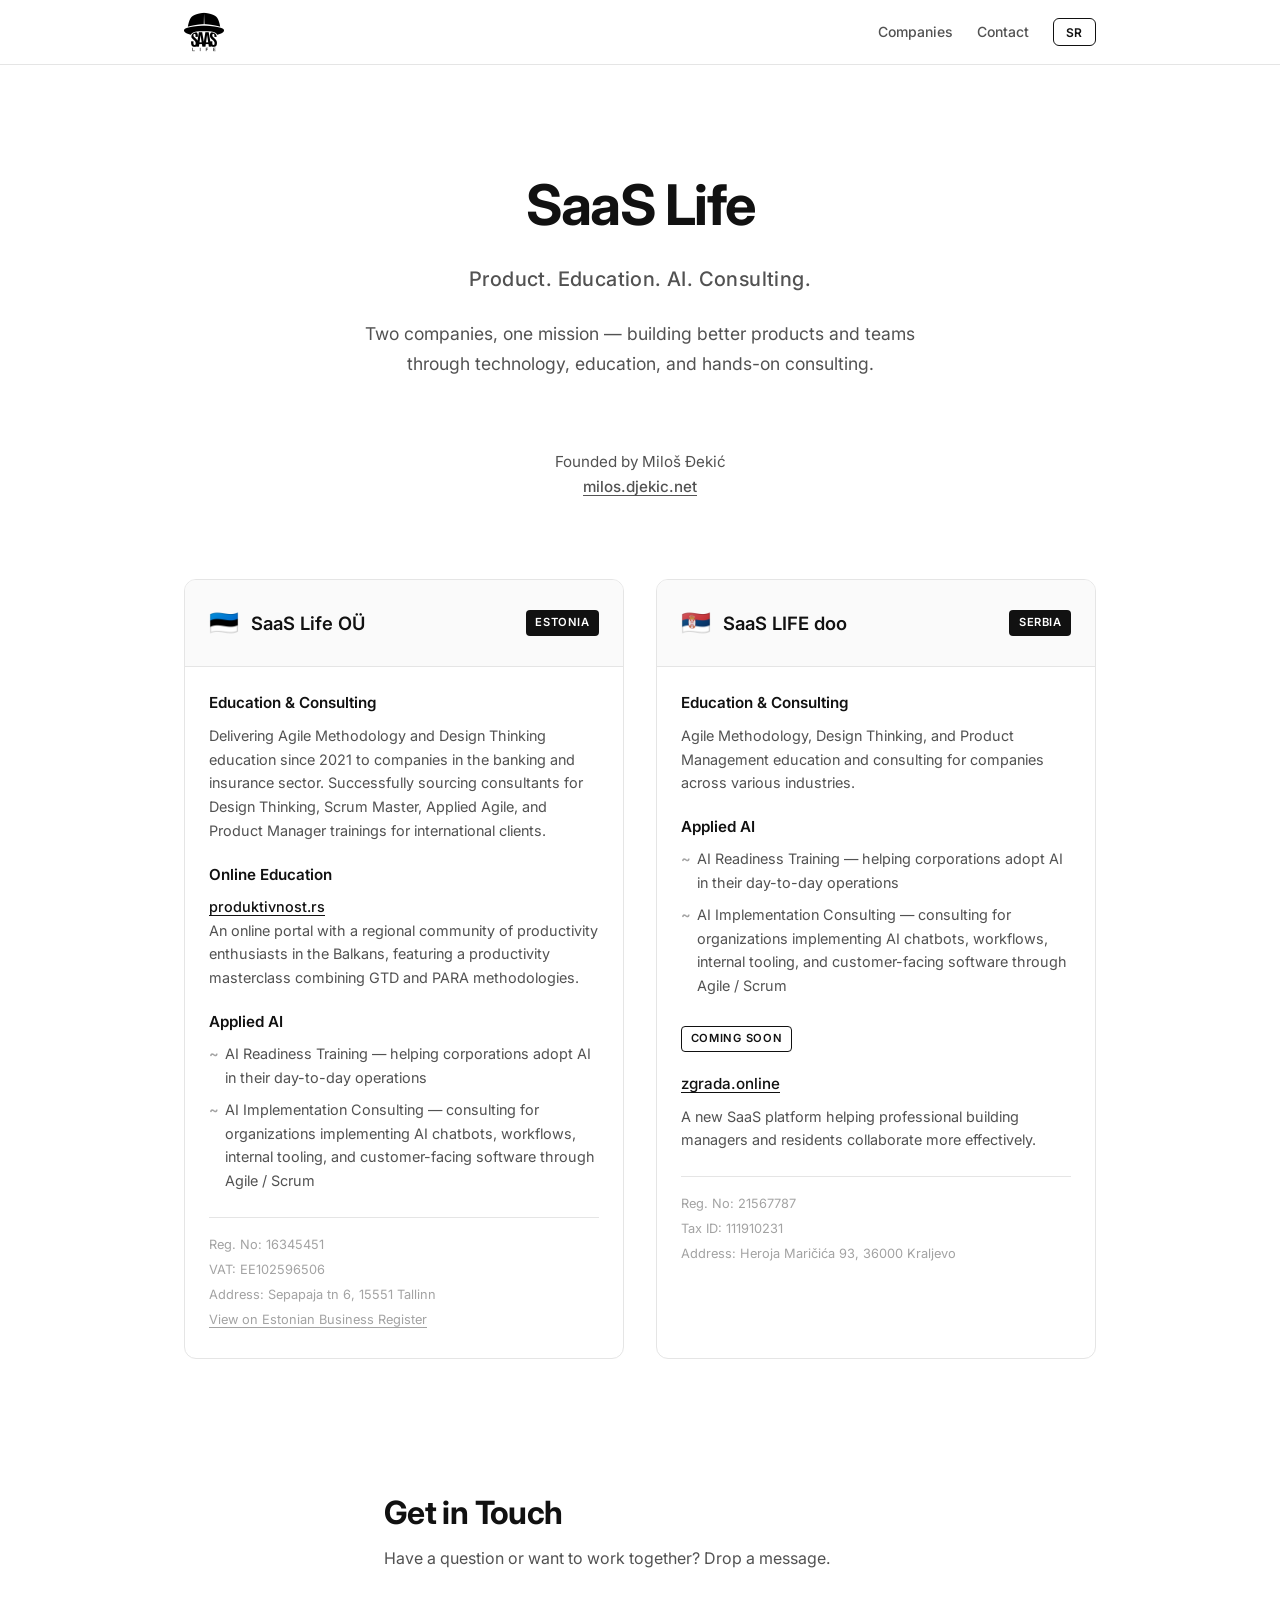
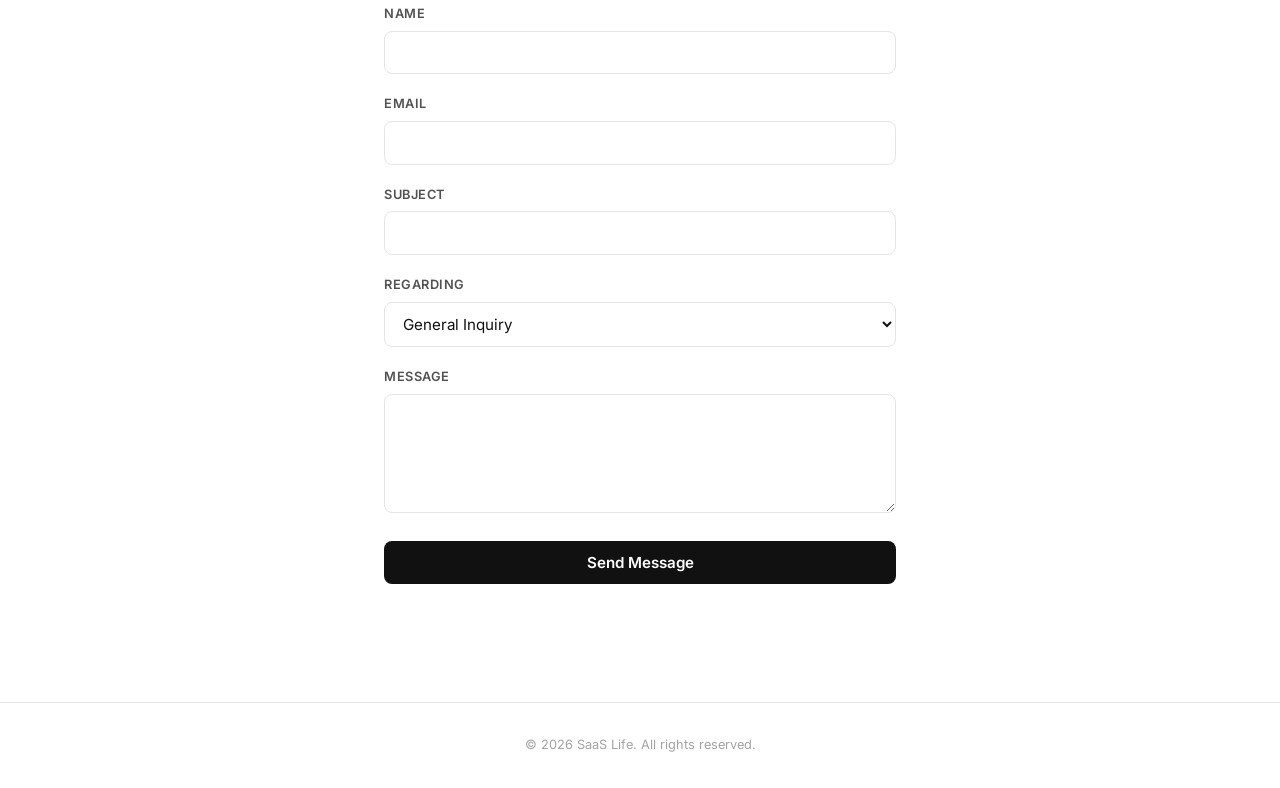
==== index.html @ 45948b77 "Initial commit: SaaS Life bilingual company website Static website (EN/SR) for SaaS Life OÜ (Estonia" ====
<!DOCTYPE html>
<html lang="en">
<head>
  <meta charset="UTF-8">
  <meta name="viewport" content="width=device-width, initial-scale=1.0">
  <title>SaaS Life</title>
  <meta name="description" content="SaaS Life — Product, Education, AI & Consulting. Companies in Estonia and Serbia.">
  <link rel="stylesheet" href="style.css">
  <link rel="preconnect" href="https://fonts.googleapis.com">
  <link rel="preconnect" href="https://fonts.gstatic.com" crossorigin>
  <link href="https://fonts.googleapis.com/css2?family=Inter:wght@400;500;600;700&display=swap" rel="stylesheet">
</head>
<body>

  <!-- Header -->
  <header>
    <div class="header-inner">
      <a href="#" class="logo-link">
        <img src="logo-black.png" alt="SaaS Life logo" class="logo">
      </a>
      <nav>
        <a href="#companies" data-en="Companies" data-sr="Kompanije">Companies</a>
        <a href="#contact" data-en="Contact" data-sr="Kontakt">Contact</a>
        <button id="lang-toggle" aria-label="Switch language">SR</button>
      </nav>
    </div>
  </header>

  <!-- Hero -->
  <section class="hero">
    <h1>SaaS Life</h1>
    <p class="subtitle" data-en="Product. Education. AI. Consulting." data-sr="Proizvod. Edukacija. AI. Konsalting.">Product. Education. AI. Consulting.</p>
    <p class="intro" data-en="Two companies, one mission — building better products and teams through technology, education, and hands-on consulting." data-sr="Dve kompanije, jedna misija — izgradnja boljih proizvoda i timova kroz tehnologiju, edukaciju i praktičan konsalting.">Two companies, one mission — building better products and teams through technology, education, and hands-on consulting.</p>
  </section>

  <!-- Founder -->
  <section class="founder">
    <p data-en="Founded by Miloš Đekić" data-sr="Osnivač: Miloš Đekić">Founded by Miloš Đekić</p>
    <a href="https://milos.djekic.net/" target="_blank" rel="noopener">milos.djekic.net</a>
  </section>

  <!-- Companies -->
  <section id="companies" class="companies">

    <!-- Estonia -->
    <div class="company-card">
      <div class="card-header">
        <span class="flag">🇪🇪</span>
        <h2>SaaS Life OÜ</h2>
        <span class="tag" data-en="Estonia" data-sr="Estonija">Estonia</span>
      </div>

      <div class="card-body">
        <h3 data-en="Education & Consulting" data-sr="Edukacija i konsalting">Education & Consulting</h3>
        <p data-en="Delivering Agile Methodology and Design Thinking education since 2021 to companies in the banking and insurance sector. Successfully sourcing consultants for Design Thinking, Scrum Master, Applied Agile, and Product Manager trainings for international clients." data-sr="Isporuka edukacije iz oblasti Agilnih metodologija i Design Thinking-a od 2021. godine kompanijama u bankarskom i sektoru osiguranja. Uspešno angažovanje konsultanata za obuke iz oblasti Design Thinking-a, Scrum Master-a, Primenjenog Agile-a i Product Management-a za međunarodne klijente.">Delivering Agile Methodology and Design Thinking education since 2021 to companies in the banking and insurance sector. Successfully sourcing consultants for Design Thinking, Scrum Master, Applied Agile, and Product Manager trainings for international clients.</p>

        <h3 data-en="Online Education" data-sr="Online edukacija">Online Education</h3>
        <p data-en="Built and launched" data-sr="Kreiran i pokrenut portal"><a href="https://produktivnost.rs" target="_blank" rel="noopener">produktivnost.rs</a></p>
        <p data-en="An online portal with a regional community of productivity enthusiasts in the Balkans, featuring a productivity masterclass combining GTD and PARA methodologies." data-sr="Online portal sa regionalnom zajednicom entuzijasta produktivnosti na Balkanu, koji nudi masterclass iz produktivnosti koji kombinuje GTD i PARA metodologije.">An online portal with a regional community of productivity enthusiasts in the Balkans, featuring a productivity masterclass combining GTD and PARA methodologies.</p>

        <h3 data-en="Applied AI" data-sr="Primenjena veštačka inteligencija">Applied AI</h3>
        <ul>
          <li data-en="AI Readiness Training — helping corporations adopt AI in their day-to-day operations" data-sr="Obuka za spremnost za AI — pomoć korporacijama u usvajanju AI u svakodnevnom poslovanju">AI Readiness Training — helping corporations adopt AI in their day-to-day operations</li>
          <li data-en="AI Implementation Consulting — consulting for organizations implementing AI chatbots, workflows, internal tooling, and customer-facing software through Agile / Scrum" data-sr="Konsalting za implementaciju AI — konsalting za organizacije koje implementiraju AI chatbot-ove, radne tokove, interne alate i softver za klijente kroz Agile / Scrum">AI Implementation Consulting — consulting for organizations implementing AI chatbots, workflows, internal tooling, and customer-facing software through Agile / Scrum</li>
        </ul>

        <div class="company-details">
          <p><span data-en="Reg. No:" data-sr="MB:">Reg. No:</span> 16345451</p>
          <p><span data-en="VAT:" data-sr="PIB:">VAT:</span> EE102596506</p>
          <p><span data-en="Address:" data-sr="Adresa:">Address:</span> Sepapaja tn 6, 15551 Tallinn</p>
          <p><a href="https://ariregister.rik.ee/eng/company/16345451/SAAS-Life-O%C3%9C" target="_blank" rel="noopener" data-en="View on Estonian Business Register" data-sr="Pogledaj u Estonskom registru">View on Estonian Business Register</a></p>
        </div>
      </div>
    </div>

    <!-- Serbia -->
    <div class="company-card">
      <div class="card-header">
        <span class="flag">🇷🇸</span>
        <h2>SaaS LIFE doo</h2>
        <span class="tag" data-en="Serbia" data-sr="Srbija">Serbia</span>
      </div>

      <div class="card-body">
        <h3 data-en="Education & Consulting" data-sr="Edukacija i konsalting">Education & Consulting</h3>
        <p data-en="Agile Methodology, Design Thinking, and Product Management education and consulting for companies across various industries." data-sr="Edukacija i konsalting iz oblasti Agilnih metodologija, Design Thinking-a i Product Management-a za kompanije iz različitih industrija.">Agile Methodology, Design Thinking, and Product Management education and consulting for companies across various industries.</p>

        <h3 data-en="Applied AI" data-sr="Primenjena veštačka inteligencija">Applied AI</h3>
        <ul>
          <li data-en="AI Readiness Training — helping corporations adopt AI in their day-to-day operations" data-sr="Obuka za spremnost za AI — pomoć korporacijama u usvajanju AI u svakodnevnom poslovanju">AI Readiness Training — helping corporations adopt AI in their day-to-day operations</li>
          <li data-en="AI Implementation Consulting — consulting for organizations implementing AI chatbots, workflows, internal tooling, and customer-facing software through Agile / Scrum" data-sr="Konsalting za implementaciju AI — konsalting za organizacije koje implementiraju AI chatbot-ove, radne tokove, interne alate i softver za klijente kroz Agile / Scrum">AI Implementation Consulting — consulting for organizations implementing AI chatbots, workflows, internal tooling, and customer-facing software through Agile / Scrum</li>
        </ul>

        <div class="upcoming-badge" data-en="Coming Soon" data-sr="Uskoro">Coming Soon</div>
        <h3><a href="https://zgrada.online" target="_blank" rel="noopener">zgrada.online</a></h3>
        <p data-en="A new SaaS platform helping professional building managers and residents collaborate more effectively." data-sr="Nova SaaS platforma koja pomaže profesionalnim upravnicima zgrada i stanarima da efikasnije sarađuju.">A new SaaS platform helping professional building managers and residents collaborate more effectively.</p>

        <div class="company-details">
          <p><span data-en="Reg. No:" data-sr="MB:">Reg. No:</span> 21567787</p>
          <p><span data-en="Tax ID:" data-sr="PIB:">Tax ID:</span> 111910231</p>
          <p><span data-en="Address:" data-sr="Adresa:">Address:</span> Heroja Maričića 93, 36000 Kraljevo</p>
        </div>
      </div>
    </div>

  </section>

  <!-- Contact -->
  <section id="contact" class="contact">
    <h2 data-en="Get in Touch" data-sr="Kontaktirajte nas">Get in Touch</h2>
    <p class="contact-sub" data-en="Have a question or want to work together? Drop a message." data-sr="Imate pitanje ili želite da sarađujemo? Pošaljite poruku.">Have a question or want to work together? Drop a message.</p>

    <form id="contact-form">
      <div class="form-group">
        <label for="name" data-en="Name" data-sr="Ime">Name</label>
        <input type="text" id="name" name="name" required>
      </div>
      <div class="form-group">
        <label for="email" data-en="Email" data-sr="Email">Email</label>
        <input type="email" id="email" name="email" required>
      </div>
      <div class="form-group">
        <label for="subject" data-en="Subject" data-sr="Tema">Subject</label>
        <input type="text" id="subject" name="subject" required>
      </div>
      <div class="form-group">
        <label for="company" data-en="Regarding" data-sr="U vezi sa">Regarding</label>
        <select id="company" name="company">
          <option value="general" data-en="General Inquiry" data-sr="Opšti upit">General Inquiry</option>
          <option value="estonia" data-en="SaaS Life OÜ (Estonia)" data-sr="SaaS Life OÜ (Estonija)">SaaS Life OÜ (Estonia)</option>
          <option value="serbia" data-en="SaaS LIFE doo (Serbia)" data-sr="SaaS LIFE doo (Srbija)">SaaS LIFE doo (Serbia)</option>
        </select>
      </div>
      <div class="form-group">
        <label for="message" data-en="Message" data-sr="Poruka">Message</label>
        <textarea id="message" name="message" rows="5" required></textarea>
      </div>
      <button type="submit" data-en="Send Message" data-sr="Pošalji poruku">Send Message</button>
      <p id="form-status" class="form-status" role="status"></p>
    </form>
  </section>

  <!-- Footer -->
  <footer>
    <p>&copy; 2026 SaaS Life. <span data-en="All rights reserved." data-sr="Sva prava zadržana.">All rights reserved.</span></p>
  </footer>

  <script src="main.js"></script>
</body>
</html>
---- style.css ----
/* Reset & Base */
*, *::before, *::after {
  margin: 0;
  padding: 0;
  box-sizing: border-box;
}

:root {
  --black: #111;
  --white: #fff;
  --gray-50: #fafafa;
  --gray-100: #f5f5f5;
  --gray-200: #e5e5e5;
  --gray-400: #a3a3a3;
  --gray-600: #525252;
  --gray-800: #262626;
  --radius: 12px;
  --max-width: 960px;
}

html {
  scroll-behavior: smooth;
}

body {
  font-family: 'Inter', -apple-system, BlinkMacSystemFont, 'Segoe UI', sans-serif;
  color: var(--black);
  background: var(--white);
  line-height: 1.6;
  -webkit-font-smoothing: antialiased;
}

a {
  color: var(--black);
  text-decoration-thickness: 1px;
  text-underline-offset: 3px;
}

a:hover {
  color: var(--gray-600);
}

/* Header */
header {
  position: sticky;
  top: 0;
  z-index: 100;
  background: rgba(255, 255, 255, 0.92);
  backdrop-filter: blur(12px);
  -webkit-backdrop-filter: blur(12px);
  border-bottom: 1px solid var(--gray-200);
}

.header-inner {
  max-width: var(--max-width);
  margin: 0 auto;
  padding: 0.75rem 1.5rem;
  display: flex;
  align-items: center;
  justify-content: space-between;
}

.logo-link {
  display: flex;
  align-items: center;
}

.logo {
  height: 40px;
  width: auto;
}

nav {
  display: flex;
  align-items: center;
  gap: 1.5rem;
}

nav a {
  font-size: 0.875rem;
  font-weight: 500;
  text-decoration: none;
  color: var(--gray-600);
  transition: color 0.15s;
}

nav a:hover {
  color: var(--black);
}

#lang-toggle {
  font-family: inherit;
  font-size: 0.75rem;
  font-weight: 600;
  letter-spacing: 0.05em;
  padding: 0.35rem 0.75rem;
  border: 1.5px solid var(--black);
  border-radius: 6px;
  background: transparent;
  color: var(--black);
  cursor: pointer;
  transition: background 0.15s, color 0.15s;
}

#lang-toggle:hover {
  background: var(--black);
  color: var(--white);
}

/* Hero */
.hero {
  max-width: var(--max-width);
  margin: 0 auto;
  padding: 6rem 1.5rem 3rem;
  text-align: center;
}

.hero h1 {
  font-size: 3.5rem;
  font-weight: 700;
  letter-spacing: -0.03em;
  margin-bottom: 0.75rem;
}

.subtitle {
  font-size: 1.25rem;
  font-weight: 500;
  color: var(--gray-600);
  margin-bottom: 1.5rem;
  letter-spacing: 0.02em;
}

.intro {
  font-size: 1.1rem;
  color: var(--gray-600);
  max-width: 600px;
  margin: 0 auto;
  line-height: 1.7;
}

/* Founder */
.founder {
  text-align: center;
  padding: 1.5rem 1.5rem 3rem;
  color: var(--gray-600);
  font-size: 0.95rem;
}

.founder a {
  color: var(--gray-600);
  font-weight: 500;
}

.founder a:hover {
  color: var(--black);
}

/* Companies */
.companies {
  max-width: var(--max-width);
  margin: 0 auto;
  padding: 2rem 1.5rem 4rem;
  display: grid;
  grid-template-columns: 1fr 1fr;
  gap: 2rem;
}

.company-card {
  border: 1px solid var(--gray-200);
  border-radius: var(--radius);
  overflow: hidden;
  transition: box-shadow 0.2s;
}

.company-card:hover {
  box-shadow: 0 4px 24px rgba(0, 0, 0, 0.06);
}

.card-header {
  background: var(--gray-50);
  padding: 1.5rem;
  display: flex;
  align-items: center;
  gap: 0.75rem;
  border-bottom: 1px solid var(--gray-200);
}

.card-header .flag {
  font-size: 1.5rem;
}

.card-header h2 {
  font-size: 1.15rem;
  font-weight: 600;
  flex: 1;
}

.tag {
  font-size: 0.7rem;
  font-weight: 600;
  letter-spacing: 0.05em;
  text-transform: uppercase;
  padding: 0.25rem 0.6rem;
  border-radius: 4px;
  background: var(--black);
  color: var(--white);
}

.card-body {
  padding: 1.5rem;
}

.card-body h3 {
  font-size: 0.95rem;
  font-weight: 600;
  margin-top: 1.25rem;
  margin-bottom: 0.5rem;
}

.card-body h3:first-child {
  margin-top: 0;
}

.card-body p {
  font-size: 0.9rem;
  color: var(--gray-600);
  line-height: 1.65;
}

.card-body ul {
  list-style: none;
  padding: 0;
}

.card-body li {
  font-size: 0.9rem;
  color: var(--gray-600);
  line-height: 1.65;
  padding-left: 1rem;
  position: relative;
  margin-bottom: 0.5rem;
}

.card-body li::before {
  content: "~";
  position: absolute;
  left: 0;
  color: var(--gray-400);
  font-weight: 600;
}

.card-body a {
  font-weight: 500;
}

.upcoming-badge {
  display: inline-block;
  margin-top: 1.25rem;
  font-size: 0.7rem;
  font-weight: 600;
  letter-spacing: 0.06em;
  text-transform: uppercase;
  padding: 0.2rem 0.55rem;
  border-radius: 4px;
  border: 1.5px solid var(--black);
  color: var(--black);
}

.company-details {
  margin-top: 1.5rem;
  padding-top: 1rem;
  border-top: 1px solid var(--gray-200);
}

.company-details p {
  font-size: 0.8rem;
  color: var(--gray-400);
  margin-bottom: 0.25rem;
}

.company-details a {
  font-size: 0.8rem;
  color: var(--gray-400);
  font-weight: 400;
}

.company-details a:hover {
  color: var(--black);
}

/* Contact */
.contact {
  max-width: 560px;
  margin: 0 auto;
  padding: 4rem 1.5rem 5rem;
}

.contact h2 {
  font-size: 2rem;
  font-weight: 700;
  letter-spacing: -0.02em;
  margin-bottom: 0.5rem;
}

.contact-sub {
  color: var(--gray-600);
  margin-bottom: 2rem;
}

.form-group {
  margin-bottom: 1.25rem;
}

.form-group label {
  display: block;
  font-size: 0.8rem;
  font-weight: 600;
  text-transform: uppercase;
  letter-spacing: 0.04em;
  color: var(--gray-600);
  margin-bottom: 0.4rem;
}

.form-group input,
.form-group select,
.form-group textarea {
  width: 100%;
  font-family: inherit;
  font-size: 0.95rem;
  padding: 0.7rem 0.85rem;
  border: 1.5px solid var(--gray-200);
  border-radius: 8px;
  background: var(--white);
  color: var(--black);
  transition: border-color 0.15s;
  outline: none;
}

.form-group input:focus,
.form-group select:focus,
.form-group textarea:focus {
  border-color: var(--black);
}

.form-group textarea {
  resize: vertical;
}

form button[type="submit"] {
  font-family: inherit;
  font-size: 0.95rem;
  font-weight: 600;
  padding: 0.75rem 2rem;
  border: none;
  border-radius: 8px;
  background: var(--black);
  color: var(--white);
  cursor: pointer;
  transition: background 0.15s;
  width: 100%;
}

form button[type="submit"]:hover {
  background: var(--gray-800);
}

form button[type="submit"]:disabled {
  background: var(--gray-400);
  cursor: not-allowed;
}

.form-status {
  margin-top: 1rem;
  font-size: 0.9rem;
  text-align: center;
  min-height: 1.4rem;
}

.form-status.success {
  color: #16a34a;
}

.form-status.error {
  color: #dc2626;
}

/* Footer */
footer {
  text-align: center;
  padding: 2rem 1.5rem;
  border-top: 1px solid var(--gray-200);
  font-size: 0.8rem;
  color: var(--gray-400);
}

/* Responsive */
@media (max-width: 700px) {
  .hero h1 {
    font-size: 2.5rem;
  }

  .subtitle {
    font-size: 1.05rem;
  }

  .companies {
    grid-template-columns: 1fr;
  }

  .contact h2 {
    font-size: 1.6rem;
  }
}

@media (max-width: 420px) {
  .hero {
    padding-top: 4rem;
  }

  .hero h1 {
    font-size: 2rem;
  }

  nav {
    gap: 1rem;
  }
}
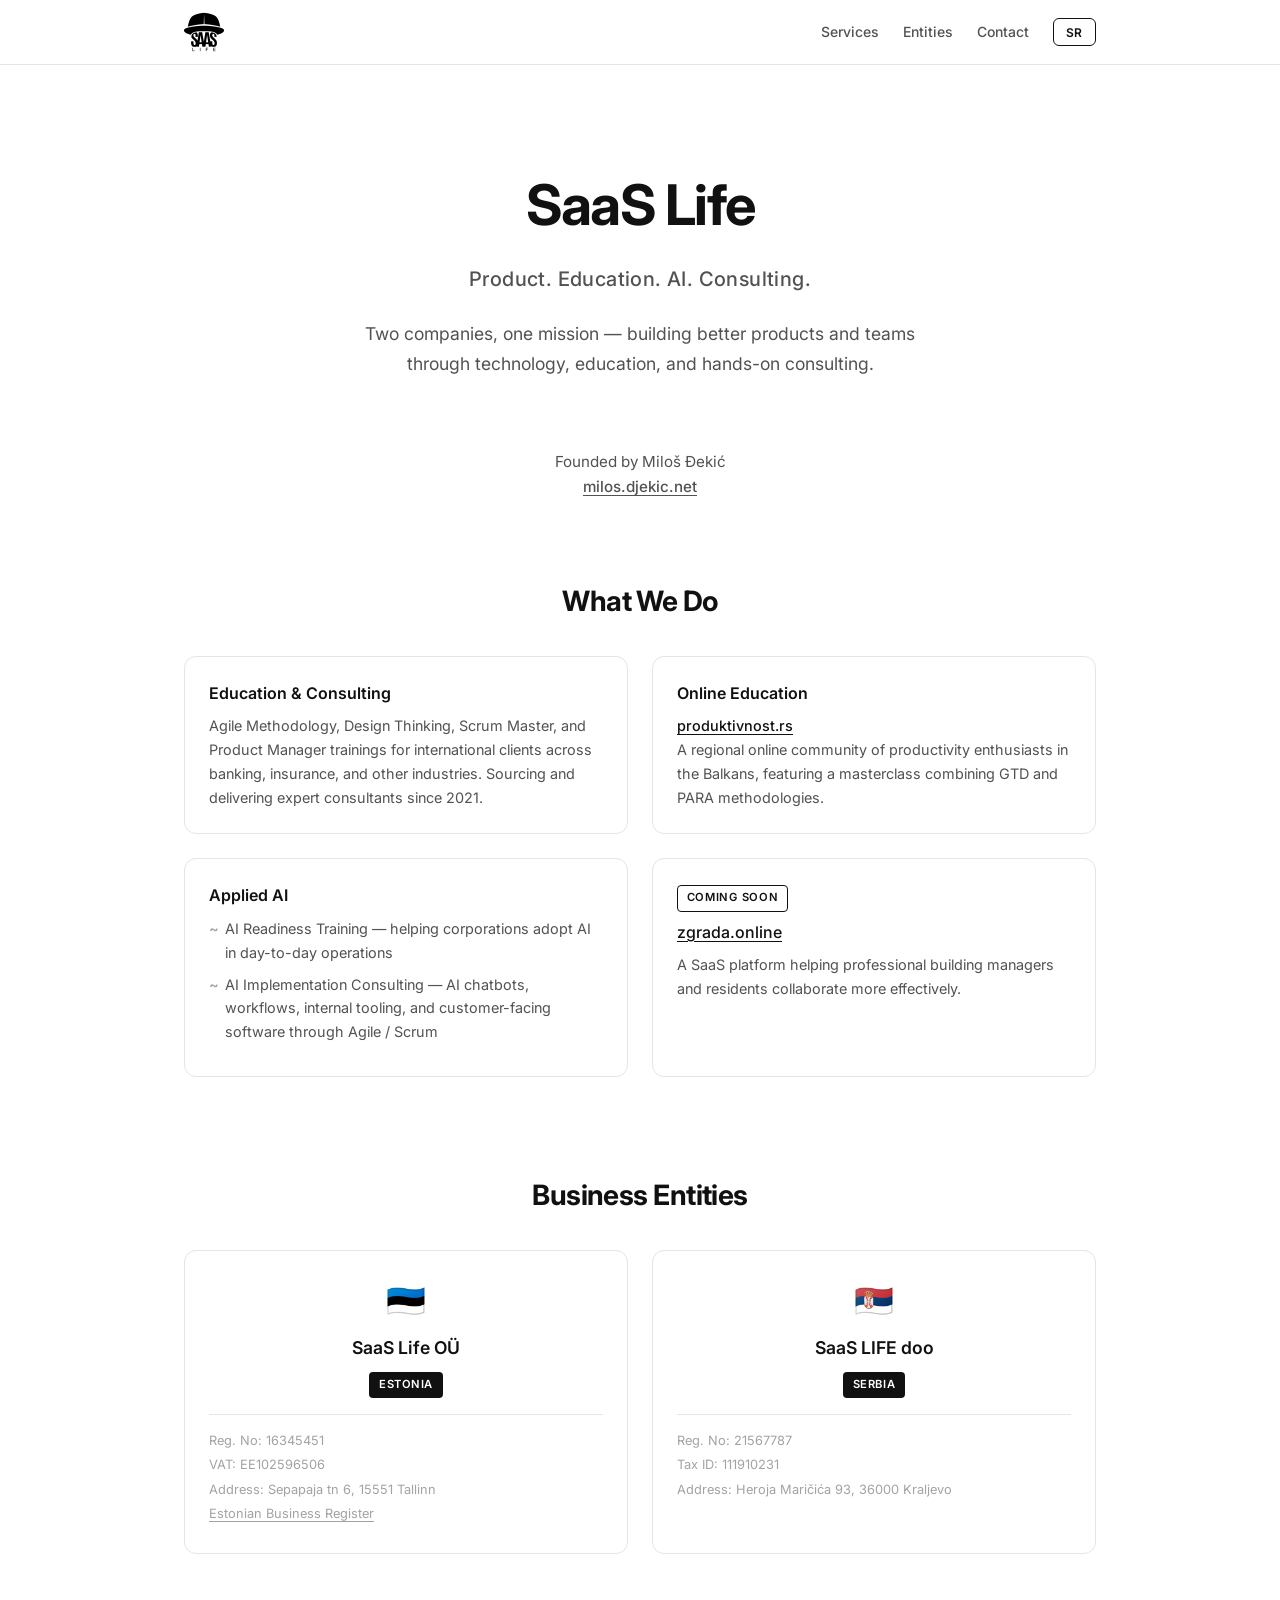
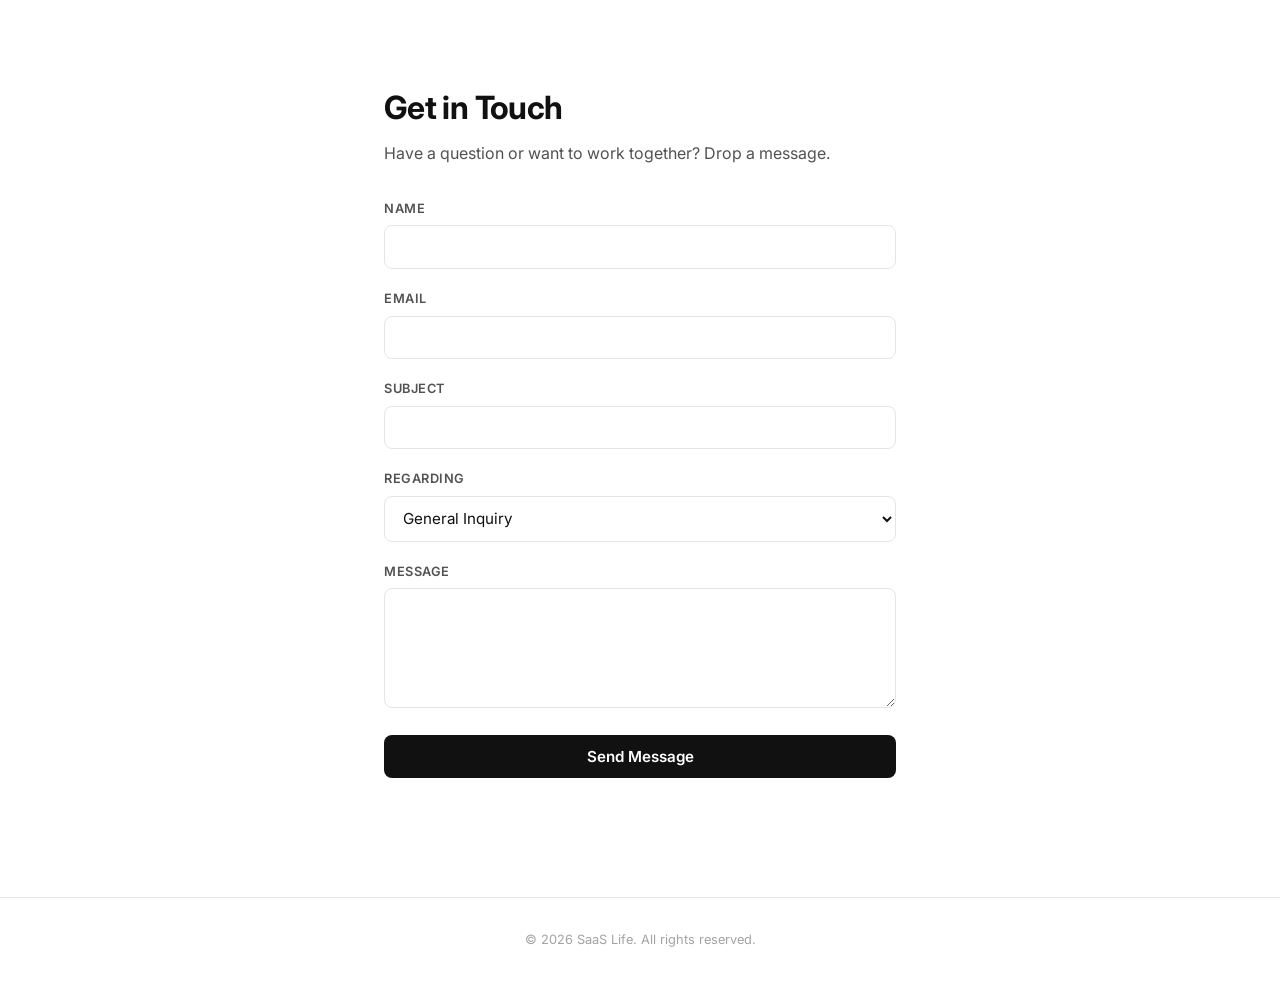
==== commit d5b2eb6b: "Restructure: unified services section + compact entity cards Services are described once under "What" ====
--- a/index.html
+++ b/index.html
@@ -19,7 +19,8 @@
         <img src="logo-black.png" alt="SaaS Life logo" class="logo">
       </a>
       <nav>
-        <a href="#companies" data-en="Companies" data-sr="Kompanije">Companies</a>
+        <a href="#services" data-en="Services" data-sr="Usluge">Services</a>
+        <a href="#companies" data-en="Entities" data-sr="Entiteti">Entities</a>
         <a href="#contact" data-en="Contact" data-sr="Kontakt">Contact</a>
         <button id="lang-toggle" aria-label="Switch language">SR</button>
       </nav>
@@ -39,70 +40,66 @@
     <a href="https://milos.djekic.net/" target="_blank" rel="noopener">milos.djekic.net</a>
   </section>
 
-  <!-- Companies -->
-  <section id="companies" class="companies">
+  <!-- Services -->
+  <section id="services" class="services">
+    <h2 data-en="What We Do" data-sr="Čime se bavimo">What We Do</h2>
 
-    <!-- Estonia -->
-    <div class="company-card">
-      <div class="card-header">
-        <span class="flag">🇪🇪</span>
-        <h2>SaaS Life OÜ</h2>
-        <span class="tag" data-en="Estonia" data-sr="Estonija">Estonia</span>
+    <div class="services-grid">
+      <div class="service-item">
+        <h3 data-en="Education & Consulting" data-sr="Edukacija i konsalting">Education & Consulting</h3>
+        <p data-en="Agile Methodology, Design Thinking, Scrum Master, and Product Manager trainings for international clients across banking, insurance, and other industries. Sourcing and delivering expert consultants since 2021." data-sr="Obuke iz oblasti Agilnih metodologija, Design Thinking-a, Scrum Master-a i Product Management-a za međunarodne klijente iz bankarstva, osiguranja i drugih industrija. Angažovanje i isporuka ekspertskih konsultanata od 2021. godine.">Agile Methodology, Design Thinking, Scrum Master, and Product Manager trainings for international clients across banking, insurance, and other industries. Sourcing and delivering expert consultants since 2021.</p>
       </div>
 
-      <div class="card-body">
-        <h3 data-en="Education & Consulting" data-sr="Edukacija i konsalting">Education & Consulting</h3>
-        <p data-en="Delivering Agile Methodology and Design Thinking education since 2021 to companies in the banking and insurance sector. Successfully sourcing consultants for Design Thinking, Scrum Master, Applied Agile, and Product Manager trainings for international clients." data-sr="Isporuka edukacije iz oblasti Agilnih metodologija i Design Thinking-a od 2021. godine kompanijama u bankarskom i sektoru osiguranja. Uspešno angažovanje konsultanata za obuke iz oblasti Design Thinking-a, Scrum Master-a, Primenjenog Agile-a i Product Management-a za međunarodne klijente.">Delivering Agile Methodology and Design Thinking education since 2021 to companies in the banking and insurance sector. Successfully sourcing consultants for Design Thinking, Scrum Master, Applied Agile, and Product Manager trainings for international clients.</p>
+      <div class="service-item">
+        <h3 data-en="Online Education" data-sr="Online edukacija">Online Education</h3>
+        <p><a href="https://produktivnost.rs" target="_blank" rel="noopener">produktivnost.rs</a></p>
+        <p data-en="A regional online community of productivity enthusiasts in the Balkans, featuring a masterclass combining GTD and PARA methodologies." data-sr="Regionalna online zajednica entuzijasta produktivnosti na Balkanu, sa masterclass-om koji kombinuje GTD i PARA metodologije.">A regional online community of productivity enthusiasts in the Balkans, featuring a masterclass combining GTD and PARA methodologies.</p>
+      </div>
 
-        <h3 data-en="Online Education" data-sr="Online edukacija">Online Education</h3>
-        <p data-en="Built and launched" data-sr="Kreiran i pokrenut portal"><a href="https://produktivnost.rs" target="_blank" rel="noopener">produktivnost.rs</a></p>
-        <p data-en="An online portal with a regional community of productivity enthusiasts in the Balkans, featuring a productivity masterclass combining GTD and PARA methodologies." data-sr="Online portal sa regionalnom zajednicom entuzijasta produktivnosti na Balkanu, koji nudi masterclass iz produktivnosti koji kombinuje GTD i PARA metodologije.">An online portal with a regional community of productivity enthusiasts in the Balkans, featuring a productivity masterclass combining GTD and PARA methodologies.</p>
-
+      <div class="service-item">
         <h3 data-en="Applied AI" data-sr="Primenjena veštačka inteligencija">Applied AI</h3>
         <ul>
-          <li data-en="AI Readiness Training — helping corporations adopt AI in their day-to-day operations" data-sr="Obuka za spremnost za AI — pomoć korporacijama u usvajanju AI u svakodnevnom poslovanju">AI Readiness Training — helping corporations adopt AI in their day-to-day operations</li>
-          <li data-en="AI Implementation Consulting — consulting for organizations implementing AI chatbots, workflows, internal tooling, and customer-facing software through Agile / Scrum" data-sr="Konsalting za implementaciju AI — konsalting za organizacije koje implementiraju AI chatbot-ove, radne tokove, interne alate i softver za klijente kroz Agile / Scrum">AI Implementation Consulting — consulting for organizations implementing AI chatbots, workflows, internal tooling, and customer-facing software through Agile / Scrum</li>
+          <li data-en="AI Readiness Training — helping corporations adopt AI in day-to-day operations" data-sr="Obuka za spremnost za AI — pomoć korporacijama u usvajanju AI u svakodnevnom poslovanju">AI Readiness Training — helping corporations adopt AI in day-to-day operations</li>
+          <li data-en="AI Implementation Consulting — AI chatbots, workflows, internal tooling, and customer-facing software through Agile / Scrum" data-sr="Konsalting za implementaciju AI — AI chatbot-ovi, radni tokovi, interni alati i softver za klijente kroz Agile / Scrum">AI Implementation Consulting — AI chatbots, workflows, internal tooling, and customer-facing software through Agile / Scrum</li>
         </ul>
+      </div>
 
-        <div class="company-details">
+      <div class="service-item">
+        <div class="upcoming-badge" data-en="Coming Soon" data-sr="Uskoro">Coming Soon</div>
+        <h3><a href="https://zgrada.online" target="_blank" rel="noopener">zgrada.online</a></h3>
+        <p data-en="A SaaS platform helping professional building managers and residents collaborate more effectively." data-sr="SaaS platforma koja pomaže profesionalnim upravnicima zgrada i stanarima da efikasnije sarađuju.">A SaaS platform helping professional building managers and residents collaborate more effectively.</p>
+      </div>
+    </div>
+  </section>
+
+  <!-- Business Entities -->
+  <section id="companies" class="companies">
+    <h2 data-en="Business Entities" data-sr="Poslovni entiteti">Business Entities</h2>
+
+    <div class="entities-grid">
+      <div class="entity-card">
+        <span class="flag">🇪🇪</span>
+        <h3>SaaS Life OÜ</h3>
+        <span class="tag" data-en="Estonia" data-sr="Estonija">Estonia</span>
+        <div class="entity-details">
           <p><span data-en="Reg. No:" data-sr="MB:">Reg. No:</span> 16345451</p>
           <p><span data-en="VAT:" data-sr="PIB:">VAT:</span> EE102596506</p>
           <p><span data-en="Address:" data-sr="Adresa:">Address:</span> Sepapaja tn 6, 15551 Tallinn</p>
-          <p><a href="https://ariregister.rik.ee/eng/company/16345451/SAAS-Life-O%C3%9C" target="_blank" rel="noopener" data-en="View on Estonian Business Register" data-sr="Pogledaj u Estonskom registru">View on Estonian Business Register</a></p>
+          <p><a href="https://ariregister.rik.ee/eng/company/16345451/SAAS-Life-O%C3%9C" target="_blank" rel="noopener" data-en="Estonian Business Register" data-sr="Estonski registar">Estonian Business Register</a></p>
         </div>
       </div>
-    </div>
 
-    <!-- Serbia -->
-    <div class="company-card">
-      <div class="card-header">
+      <div class="entity-card">
         <span class="flag">🇷🇸</span>
-        <h2>SaaS LIFE doo</h2>
+        <h3>SaaS LIFE doo</h3>
         <span class="tag" data-en="Serbia" data-sr="Srbija">Serbia</span>
-      </div>
-
-      <div class="card-body">
-        <h3 data-en="Education & Consulting" data-sr="Edukacija i konsalting">Education & Consulting</h3>
-        <p data-en="Agile Methodology, Design Thinking, and Product Management education and consulting for companies across various industries." data-sr="Edukacija i konsalting iz oblasti Agilnih metodologija, Design Thinking-a i Product Management-a za kompanije iz različitih industrija.">Agile Methodology, Design Thinking, and Product Management education and consulting for companies across various industries.</p>
-
-        <h3 data-en="Applied AI" data-sr="Primenjena veštačka inteligencija">Applied AI</h3>
-        <ul>
-          <li data-en="AI Readiness Training — helping corporations adopt AI in their day-to-day operations" data-sr="Obuka za spremnost za AI — pomoć korporacijama u usvajanju AI u svakodnevnom poslovanju">AI Readiness Training — helping corporations adopt AI in their day-to-day operations</li>
-          <li data-en="AI Implementation Consulting — consulting for organizations implementing AI chatbots, workflows, internal tooling, and customer-facing software through Agile / Scrum" data-sr="Konsalting za implementaciju AI — konsalting za organizacije koje implementiraju AI chatbot-ove, radne tokove, interne alate i softver za klijente kroz Agile / Scrum">AI Implementation Consulting — consulting for organizations implementing AI chatbots, workflows, internal tooling, and customer-facing software through Agile / Scrum</li>
-        </ul>
-
-        <div class="upcoming-badge" data-en="Coming Soon" data-sr="Uskoro">Coming Soon</div>
-        <h3><a href="https://zgrada.online" target="_blank" rel="noopener">zgrada.online</a></h3>
-        <p data-en="A new SaaS platform helping professional building managers and residents collaborate more effectively." data-sr="Nova SaaS platforma koja pomaže profesionalnim upravnicima zgrada i stanarima da efikasnije sarađuju.">A new SaaS platform helping professional building managers and residents collaborate more effectively.</p>
-
-        <div class="company-details">
+        <div class="entity-details">
           <p><span data-en="Reg. No:" data-sr="MB:">Reg. No:</span> 21567787</p>
           <p><span data-en="Tax ID:" data-sr="PIB:">Tax ID:</span> 111910231</p>
           <p><span data-en="Address:" data-sr="Adresa:">Address:</span> Heroja Maričića 93, 36000 Kraljevo</p>
         </div>
       </div>
     </div>
-
   </section>
 
   <!-- Contact -->
--- a/style.css
+++ b/style.css
@@ -155,47 +155,131 @@
   color: var(--black);
 }
 
-/* Companies */
+/* Services */
+.services {
+  max-width: var(--max-width);
+  margin: 0 auto;
+  padding: 2rem 1.5rem 4rem;
+}
+
+.services h2 {
+  font-size: 1.75rem;
+  font-weight: 700;
+  letter-spacing: -0.02em;
+  margin-bottom: 2rem;
+  text-align: center;
+}
+
+.services-grid {
+  display: grid;
+  grid-template-columns: 1fr 1fr;
+  gap: 1.5rem;
+}
+
+.service-item {
+  padding: 1.5rem;
+  border: 1px solid var(--gray-200);
+  border-radius: var(--radius);
+  transition: box-shadow 0.2s;
+}
+
+.service-item:hover {
+  box-shadow: 0 4px 24px rgba(0, 0, 0, 0.06);
+}
+
+.service-item h3 {
+  font-size: 1rem;
+  font-weight: 600;
+  margin-bottom: 0.5rem;
+}
+
+.service-item p {
+  font-size: 0.9rem;
+  color: var(--gray-600);
+  line-height: 1.65;
+}
+
+.service-item a {
+  font-weight: 500;
+}
+
+.service-item ul {
+  list-style: none;
+  padding: 0;
+}
+
+.service-item li {
+  font-size: 0.9rem;
+  color: var(--gray-600);
+  line-height: 1.65;
+  padding-left: 1rem;
+  position: relative;
+  margin-bottom: 0.5rem;
+}
+
+.service-item li::before {
+  content: "~";
+  position: absolute;
+  left: 0;
+  color: var(--gray-400);
+  font-weight: 600;
+}
+
+.upcoming-badge {
+  display: inline-block;
+  margin-bottom: 0.5rem;
+  font-size: 0.7rem;
+  font-weight: 600;
+  letter-spacing: 0.06em;
+  text-transform: uppercase;
+  padding: 0.2rem 0.55rem;
+  border-radius: 4px;
+  border: 1.5px solid var(--black);
+  color: var(--black);
+}
+
+/* Business Entities */
 .companies {
   max-width: var(--max-width);
   margin: 0 auto;
   padding: 2rem 1.5rem 4rem;
+}
+
+.companies h2 {
+  font-size: 1.75rem;
+  font-weight: 700;
+  letter-spacing: -0.02em;
+  margin-bottom: 2rem;
+  text-align: center;
+}
+
+.entities-grid {
   display: grid;
   grid-template-columns: 1fr 1fr;
-  gap: 2rem;
-}
-
-.company-card {
+  gap: 1.5rem;
+}
+
+.entity-card {
+  padding: 1.5rem;
   border: 1px solid var(--gray-200);
   border-radius: var(--radius);
-  overflow: hidden;
-  transition: box-shadow 0.2s;
-}
-
-.company-card:hover {
-  box-shadow: 0 4px 24px rgba(0, 0, 0, 0.06);
-}
-
-.card-header {
-  background: var(--gray-50);
-  padding: 1.5rem;
-  display: flex;
-  align-items: center;
-  gap: 0.75rem;
-  border-bottom: 1px solid var(--gray-200);
-}
-
-.card-header .flag {
-  font-size: 1.5rem;
-}
-
-.card-header h2 {
-  font-size: 1.15rem;
-  font-weight: 600;
-  flex: 1;
+  text-align: center;
+}
+
+.entity-card .flag {
+  font-size: 2rem;
+  display: block;
+  margin-bottom: 0.5rem;
+}
+
+.entity-card h3 {
+  font-size: 1.1rem;
+  font-weight: 600;
+  margin-bottom: 0.5rem;
 }
 
 .tag {
+  display: inline-block;
   font-size: 0.7rem;
   font-weight: 600;
   letter-spacing: 0.05em;
@@ -204,87 +288,28 @@
   border-radius: 4px;
   background: var(--black);
   color: var(--white);
-}
-
-.card-body {
-  padding: 1.5rem;
-}
-
-.card-body h3 {
-  font-size: 0.95rem;
-  font-weight: 600;
-  margin-top: 1.25rem;
-  margin-bottom: 0.5rem;
-}
-
-.card-body h3:first-child {
-  margin-top: 0;
-}
-
-.card-body p {
-  font-size: 0.9rem;
-  color: var(--gray-600);
-  line-height: 1.65;
-}
-
-.card-body ul {
-  list-style: none;
-  padding: 0;
-}
-
-.card-body li {
-  font-size: 0.9rem;
-  color: var(--gray-600);
-  line-height: 1.65;
-  padding-left: 1rem;
-  position: relative;
-  margin-bottom: 0.5rem;
-}
-
-.card-body li::before {
-  content: "~";
-  position: absolute;
-  left: 0;
-  color: var(--gray-400);
-  font-weight: 600;
-}
-
-.card-body a {
-  font-weight: 500;
-}
-
-.upcoming-badge {
-  display: inline-block;
-  margin-top: 1.25rem;
-  font-size: 0.7rem;
-  font-weight: 600;
-  letter-spacing: 0.06em;
-  text-transform: uppercase;
-  padding: 0.2rem 0.55rem;
-  border-radius: 4px;
-  border: 1.5px solid var(--black);
-  color: var(--black);
-}
-
-.company-details {
-  margin-top: 1.5rem;
+  margin-bottom: 1rem;
+}
+
+.entity-details {
+  text-align: left;
   padding-top: 1rem;
   border-top: 1px solid var(--gray-200);
 }
 
-.company-details p {
+.entity-details p {
   font-size: 0.8rem;
   color: var(--gray-400);
   margin-bottom: 0.25rem;
 }
 
-.company-details a {
+.entity-details a {
   font-size: 0.8rem;
   color: var(--gray-400);
   font-weight: 400;
 }
 
-.company-details a:hover {
+.entity-details a:hover {
   color: var(--black);
 }
 
@@ -403,7 +428,8 @@
     font-size: 1.05rem;
   }
 
-  .companies {
+  .services-grid,
+  .entities-grid {
     grid-template-columns: 1fr;
   }
 
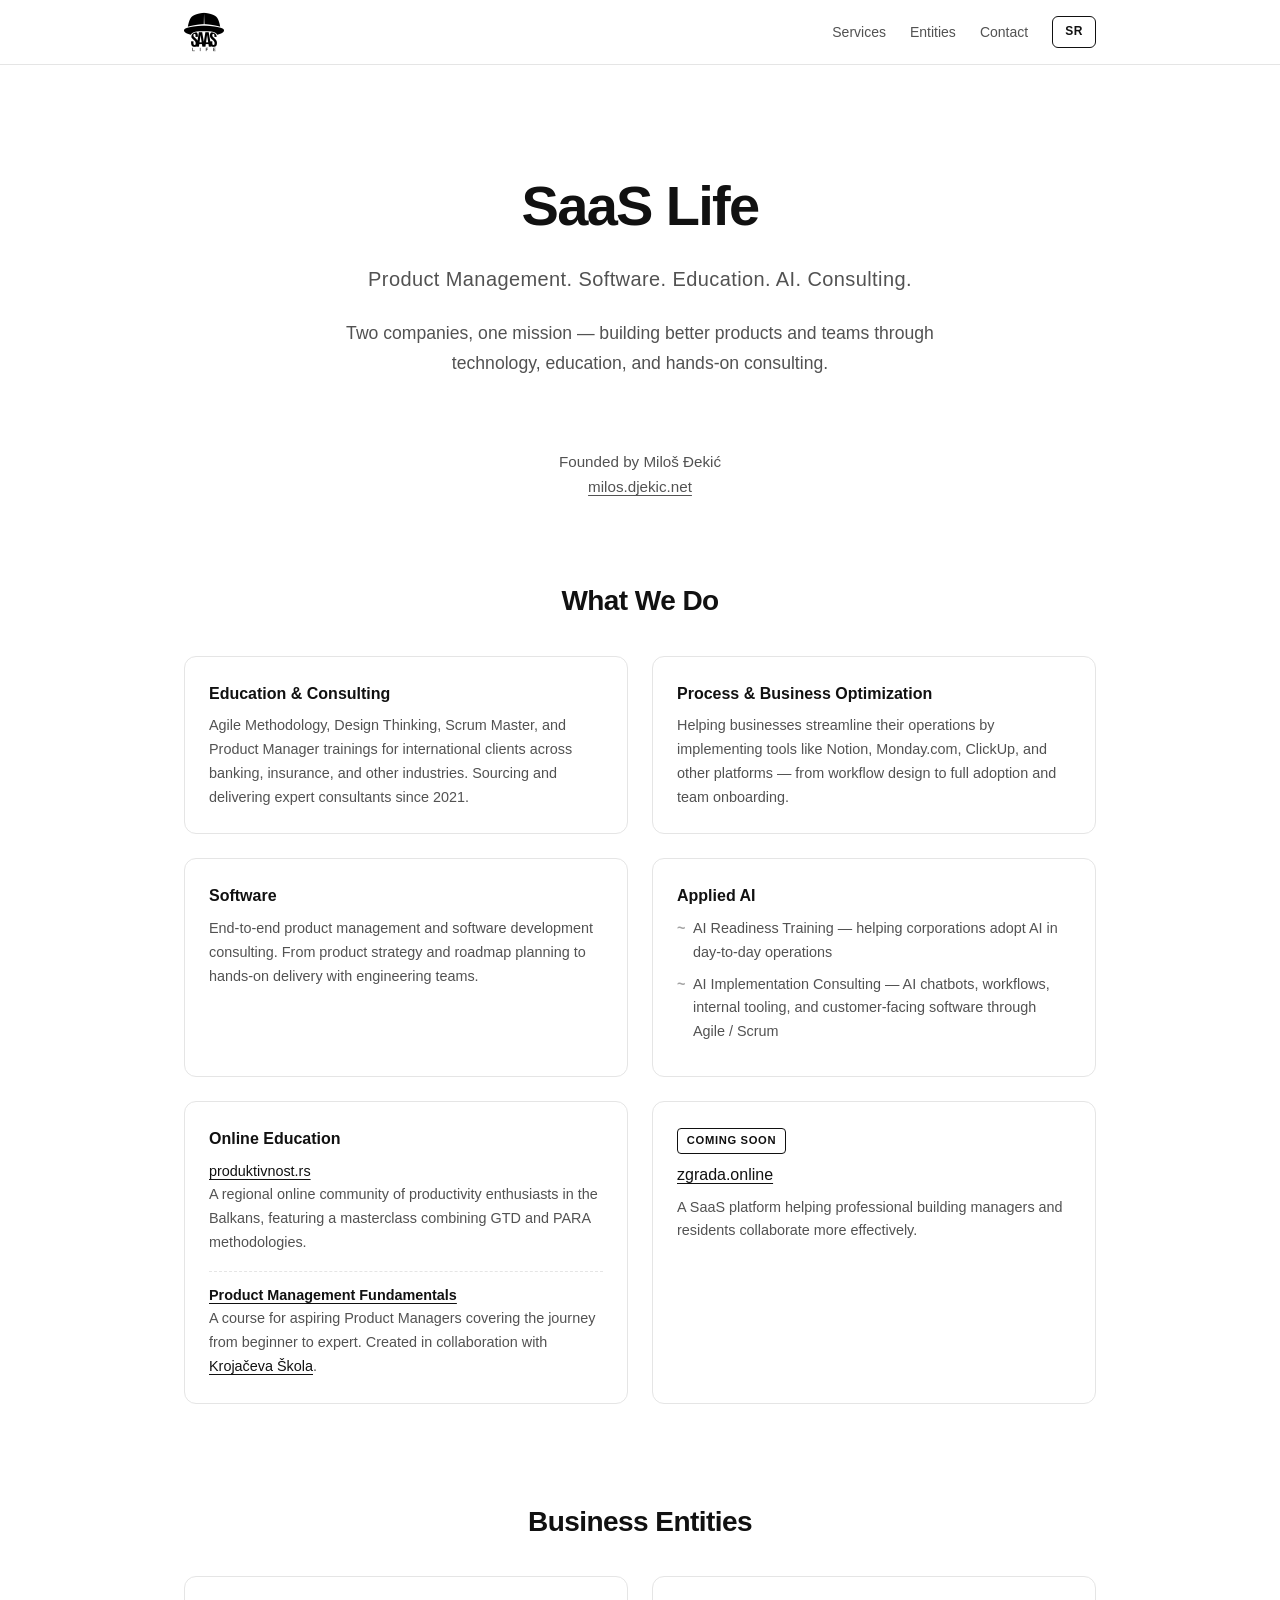
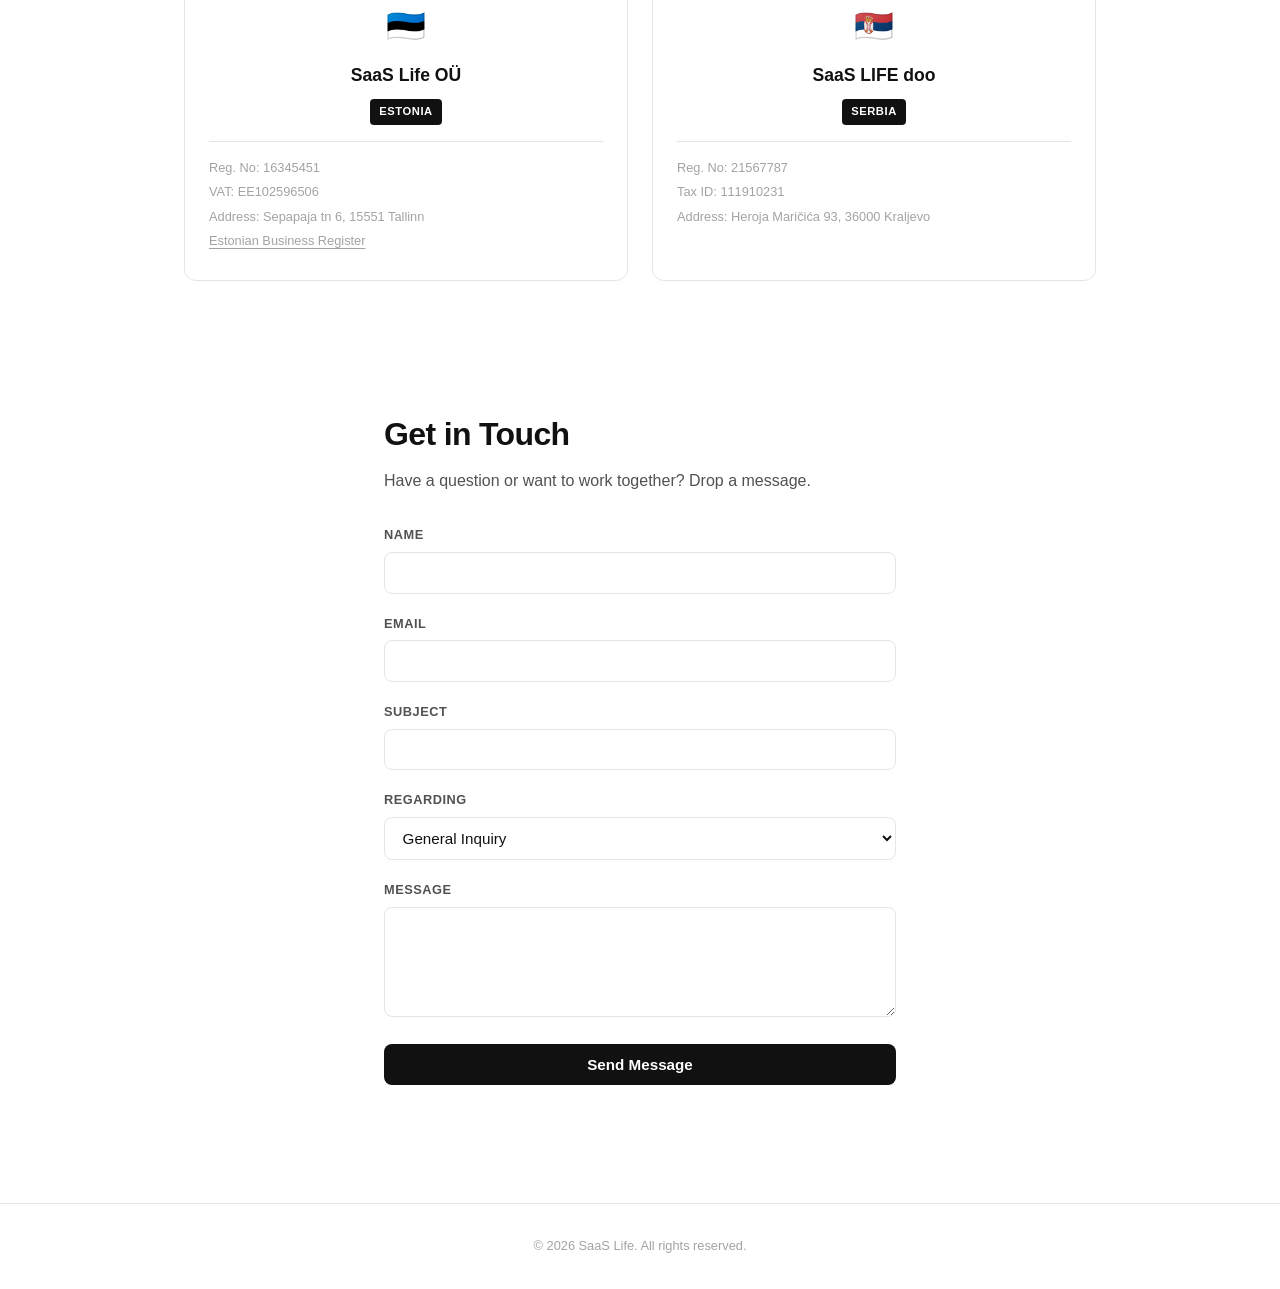
==== commit 21bab1c7: "Restructure to /en and /sr paths with new services - Root redirects to /en, separate EN and SR pages" ====
--- a/index.html
+++ b/index.html
@@ -1,147 +1,11 @@
 <!DOCTYPE html>
-<html lang="en">
+<html>
 <head>
   <meta charset="UTF-8">
-  <meta name="viewport" content="width=device-width, initial-scale=1.0">
+  <meta http-equiv="refresh" content="0;url=/en/">
   <title>SaaS Life</title>
-  <meta name="description" content="SaaS Life — Product, Education, AI & Consulting. Companies in Estonia and Serbia.">
-  <link rel="stylesheet" href="style.css">
-  <link rel="preconnect" href="https://fonts.googleapis.com">
-  <link rel="preconnect" href="https://fonts.gstatic.com" crossorigin>
-  <link href="https://fonts.googleapis.com/css2?family=Inter:wght@400;500;600;700&display=swap" rel="stylesheet">
 </head>
 <body>
-
-  <!-- Header -->
-  <header>
-    <div class="header-inner">
-      <a href="#" class="logo-link">
-        <img src="logo-black.png" alt="SaaS Life logo" class="logo">
-      </a>
-      <nav>
-        <a href="#services" data-en="Services" data-sr="Usluge">Services</a>
-        <a href="#companies" data-en="Entities" data-sr="Entiteti">Entities</a>
-        <a href="#contact" data-en="Contact" data-sr="Kontakt">Contact</a>
-        <button id="lang-toggle" aria-label="Switch language">SR</button>
-      </nav>
-    </div>
-  </header>
-
-  <!-- Hero -->
-  <section class="hero">
-    <h1>SaaS Life</h1>
-    <p class="subtitle" data-en="Product. Education. AI. Consulting." data-sr="Proizvod. Edukacija. AI. Konsalting.">Product. Education. AI. Consulting.</p>
-    <p class="intro" data-en="Two companies, one mission — building better products and teams through technology, education, and hands-on consulting." data-sr="Dve kompanije, jedna misija — izgradnja boljih proizvoda i timova kroz tehnologiju, edukaciju i praktičan konsalting.">Two companies, one mission — building better products and teams through technology, education, and hands-on consulting.</p>
-  </section>
-
-  <!-- Founder -->
-  <section class="founder">
-    <p data-en="Founded by Miloš Đekić" data-sr="Osnivač: Miloš Đekić">Founded by Miloš Đekić</p>
-    <a href="https://milos.djekic.net/" target="_blank" rel="noopener">milos.djekic.net</a>
-  </section>
-
-  <!-- Services -->
-  <section id="services" class="services">
-    <h2 data-en="What We Do" data-sr="Čime se bavimo">What We Do</h2>
-
-    <div class="services-grid">
-      <div class="service-item">
-        <h3 data-en="Education & Consulting" data-sr="Edukacija i konsalting">Education & Consulting</h3>
-        <p data-en="Agile Methodology, Design Thinking, Scrum Master, and Product Manager trainings for international clients across banking, insurance, and other industries. Sourcing and delivering expert consultants since 2021." data-sr="Obuke iz oblasti Agilnih metodologija, Design Thinking-a, Scrum Master-a i Product Management-a za međunarodne klijente iz bankarstva, osiguranja i drugih industrija. Angažovanje i isporuka ekspertskih konsultanata od 2021. godine.">Agile Methodology, Design Thinking, Scrum Master, and Product Manager trainings for international clients across banking, insurance, and other industries. Sourcing and delivering expert consultants since 2021.</p>
-      </div>
-
-      <div class="service-item">
-        <h3 data-en="Online Education" data-sr="Online edukacija">Online Education</h3>
-        <p><a href="https://produktivnost.rs" target="_blank" rel="noopener">produktivnost.rs</a></p>
-        <p data-en="A regional online community of productivity enthusiasts in the Balkans, featuring a masterclass combining GTD and PARA methodologies." data-sr="Regionalna online zajednica entuzijasta produktivnosti na Balkanu, sa masterclass-om koji kombinuje GTD i PARA metodologije.">A regional online community of productivity enthusiasts in the Balkans, featuring a masterclass combining GTD and PARA methodologies.</p>
-      </div>
-
-      <div class="service-item">
-        <h3 data-en="Applied AI" data-sr="Primenjena veštačka inteligencija">Applied AI</h3>
-        <ul>
-          <li data-en="AI Readiness Training — helping corporations adopt AI in day-to-day operations" data-sr="Obuka za spremnost za AI — pomoć korporacijama u usvajanju AI u svakodnevnom poslovanju">AI Readiness Training — helping corporations adopt AI in day-to-day operations</li>
-          <li data-en="AI Implementation Consulting — AI chatbots, workflows, internal tooling, and customer-facing software through Agile / Scrum" data-sr="Konsalting za implementaciju AI — AI chatbot-ovi, radni tokovi, interni alati i softver za klijente kroz Agile / Scrum">AI Implementation Consulting — AI chatbots, workflows, internal tooling, and customer-facing software through Agile / Scrum</li>
-        </ul>
-      </div>
-
-      <div class="service-item">
-        <div class="upcoming-badge" data-en="Coming Soon" data-sr="Uskoro">Coming Soon</div>
-        <h3><a href="https://zgrada.online" target="_blank" rel="noopener">zgrada.online</a></h3>
-        <p data-en="A SaaS platform helping professional building managers and residents collaborate more effectively." data-sr="SaaS platforma koja pomaže profesionalnim upravnicima zgrada i stanarima da efikasnije sarađuju.">A SaaS platform helping professional building managers and residents collaborate more effectively.</p>
-      </div>
-    </div>
-  </section>
-
-  <!-- Business Entities -->
-  <section id="companies" class="companies">
-    <h2 data-en="Business Entities" data-sr="Poslovni entiteti">Business Entities</h2>
-
-    <div class="entities-grid">
-      <div class="entity-card">
-        <span class="flag">🇪🇪</span>
-        <h3>SaaS Life OÜ</h3>
-        <span class="tag" data-en="Estonia" data-sr="Estonija">Estonia</span>
-        <div class="entity-details">
-          <p><span data-en="Reg. No:" data-sr="MB:">Reg. No:</span> 16345451</p>
-          <p><span data-en="VAT:" data-sr="PIB:">VAT:</span> EE102596506</p>
-          <p><span data-en="Address:" data-sr="Adresa:">Address:</span> Sepapaja tn 6, 15551 Tallinn</p>
-          <p><a href="https://ariregister.rik.ee/eng/company/16345451/SAAS-Life-O%C3%9C" target="_blank" rel="noopener" data-en="Estonian Business Register" data-sr="Estonski registar">Estonian Business Register</a></p>
-        </div>
-      </div>
-
-      <div class="entity-card">
-        <span class="flag">🇷🇸</span>
-        <h3>SaaS LIFE doo</h3>
-        <span class="tag" data-en="Serbia" data-sr="Srbija">Serbia</span>
-        <div class="entity-details">
-          <p><span data-en="Reg. No:" data-sr="MB:">Reg. No:</span> 21567787</p>
-          <p><span data-en="Tax ID:" data-sr="PIB:">Tax ID:</span> 111910231</p>
-          <p><span data-en="Address:" data-sr="Adresa:">Address:</span> Heroja Maričića 93, 36000 Kraljevo</p>
-        </div>
-      </div>
-    </div>
-  </section>
-
-  <!-- Contact -->
-  <section id="contact" class="contact">
-    <h2 data-en="Get in Touch" data-sr="Kontaktirajte nas">Get in Touch</h2>
-    <p class="contact-sub" data-en="Have a question or want to work together? Drop a message." data-sr="Imate pitanje ili želite da sarađujemo? Pošaljite poruku.">Have a question or want to work together? Drop a message.</p>
-
-    <form id="contact-form">
-      <div class="form-group">
-        <label for="name" data-en="Name" data-sr="Ime">Name</label>
-        <input type="text" id="name" name="name" required>
-      </div>
-      <div class="form-group">
-        <label for="email" data-en="Email" data-sr="Email">Email</label>
-        <input type="email" id="email" name="email" required>
-      </div>
-      <div class="form-group">
-        <label for="subject" data-en="Subject" data-sr="Tema">Subject</label>
-        <input type="text" id="subject" name="subject" required>
-      </div>
-      <div class="form-group">
-        <label for="company" data-en="Regarding" data-sr="U vezi sa">Regarding</label>
-        <select id="company" name="company">
-          <option value="general" data-en="General Inquiry" data-sr="Opšti upit">General Inquiry</option>
-          <option value="estonia" data-en="SaaS Life OÜ (Estonia)" data-sr="SaaS Life OÜ (Estonija)">SaaS Life OÜ (Estonia)</option>
-          <option value="serbia" data-en="SaaS LIFE doo (Serbia)" data-sr="SaaS LIFE doo (Srbija)">SaaS LIFE doo (Serbia)</option>
-        </select>
-      </div>
-      <div class="form-group">
-        <label for="message" data-en="Message" data-sr="Poruka">Message</label>
-        <textarea id="message" name="message" rows="5" required></textarea>
-      </div>
-      <button type="submit" data-en="Send Message" data-sr="Pošalji poruku">Send Message</button>
-      <p id="form-status" class="form-status" role="status"></p>
-    </form>
-  </section>
-
-  <!-- Footer -->
-  <footer>
-    <p>&copy; 2026 SaaS Life. <span data-en="All rights reserved." data-sr="Sva prava zadržana.">All rights reserved.</span></p>
-  </footer>
-
-  <script src="main.js"></script>
+  <p>Redirecting to <a href="/en/">English version</a>...</p>
 </body>
 </html>
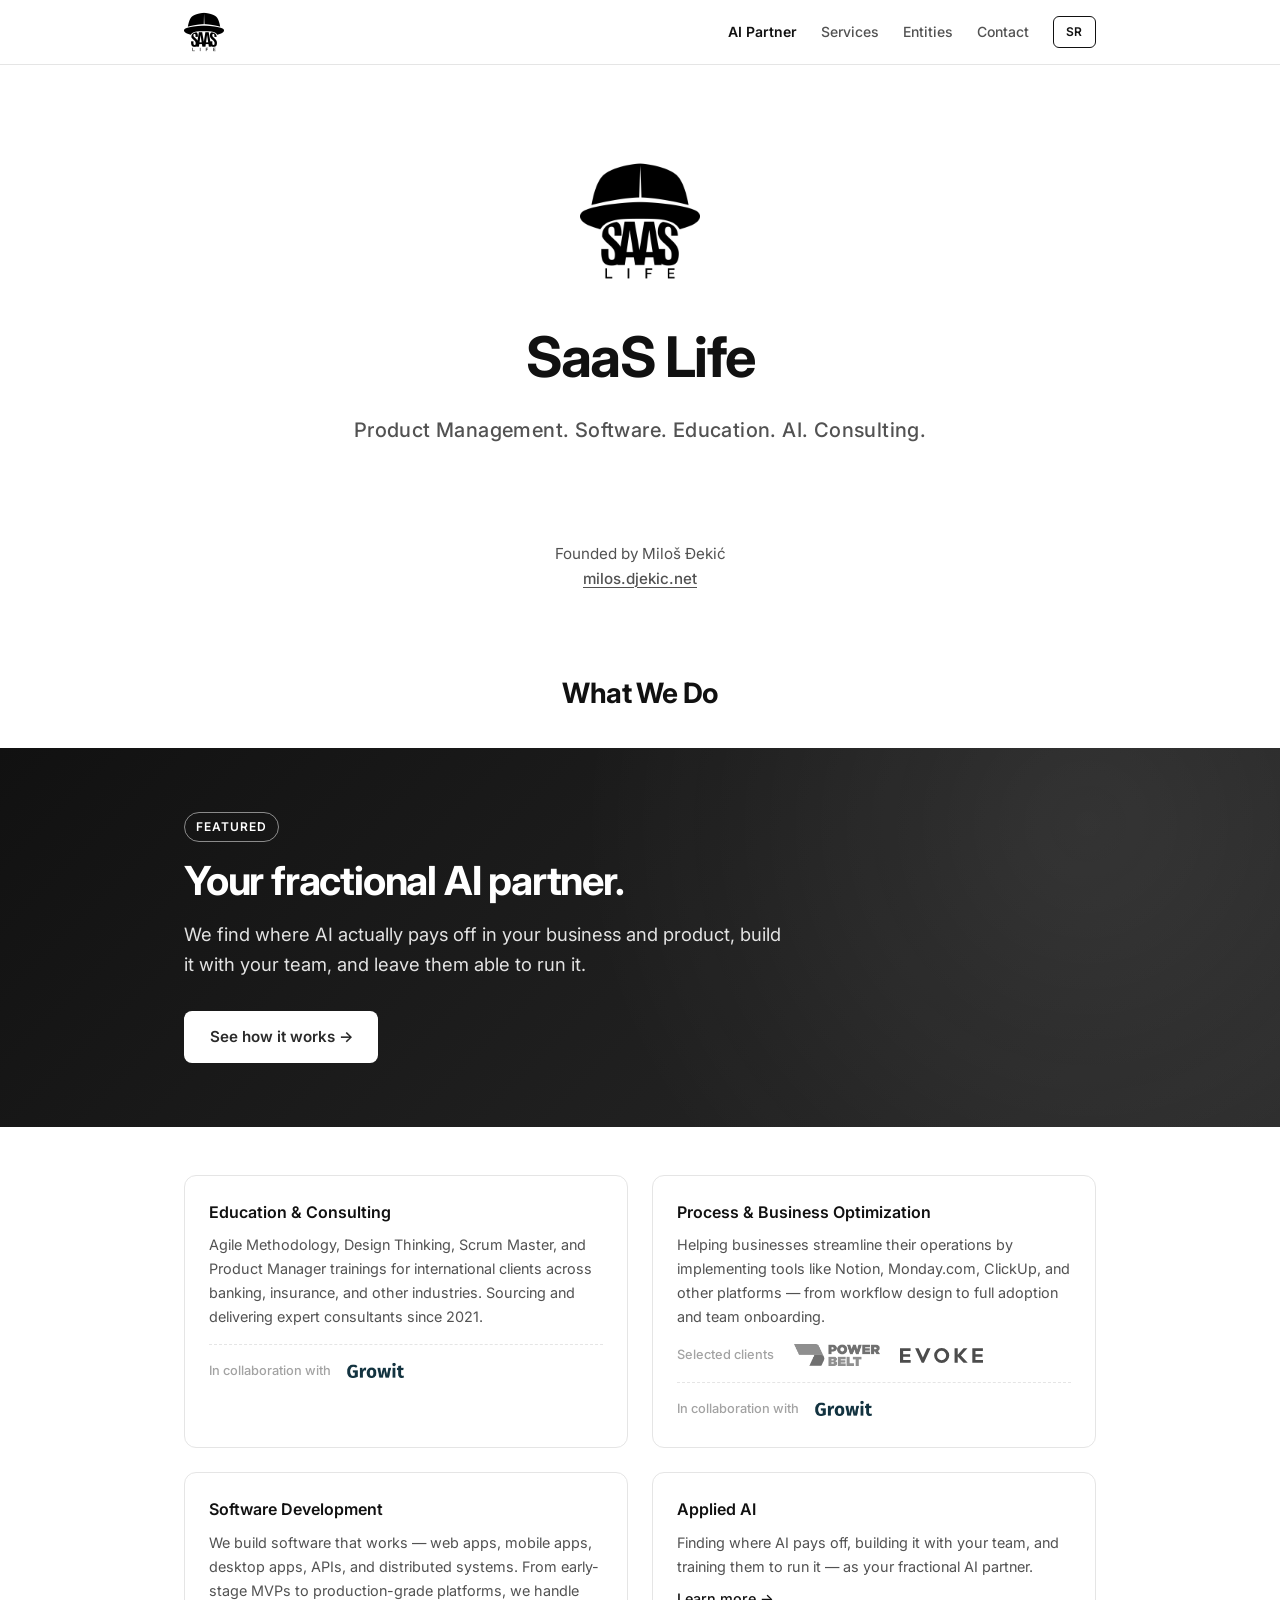
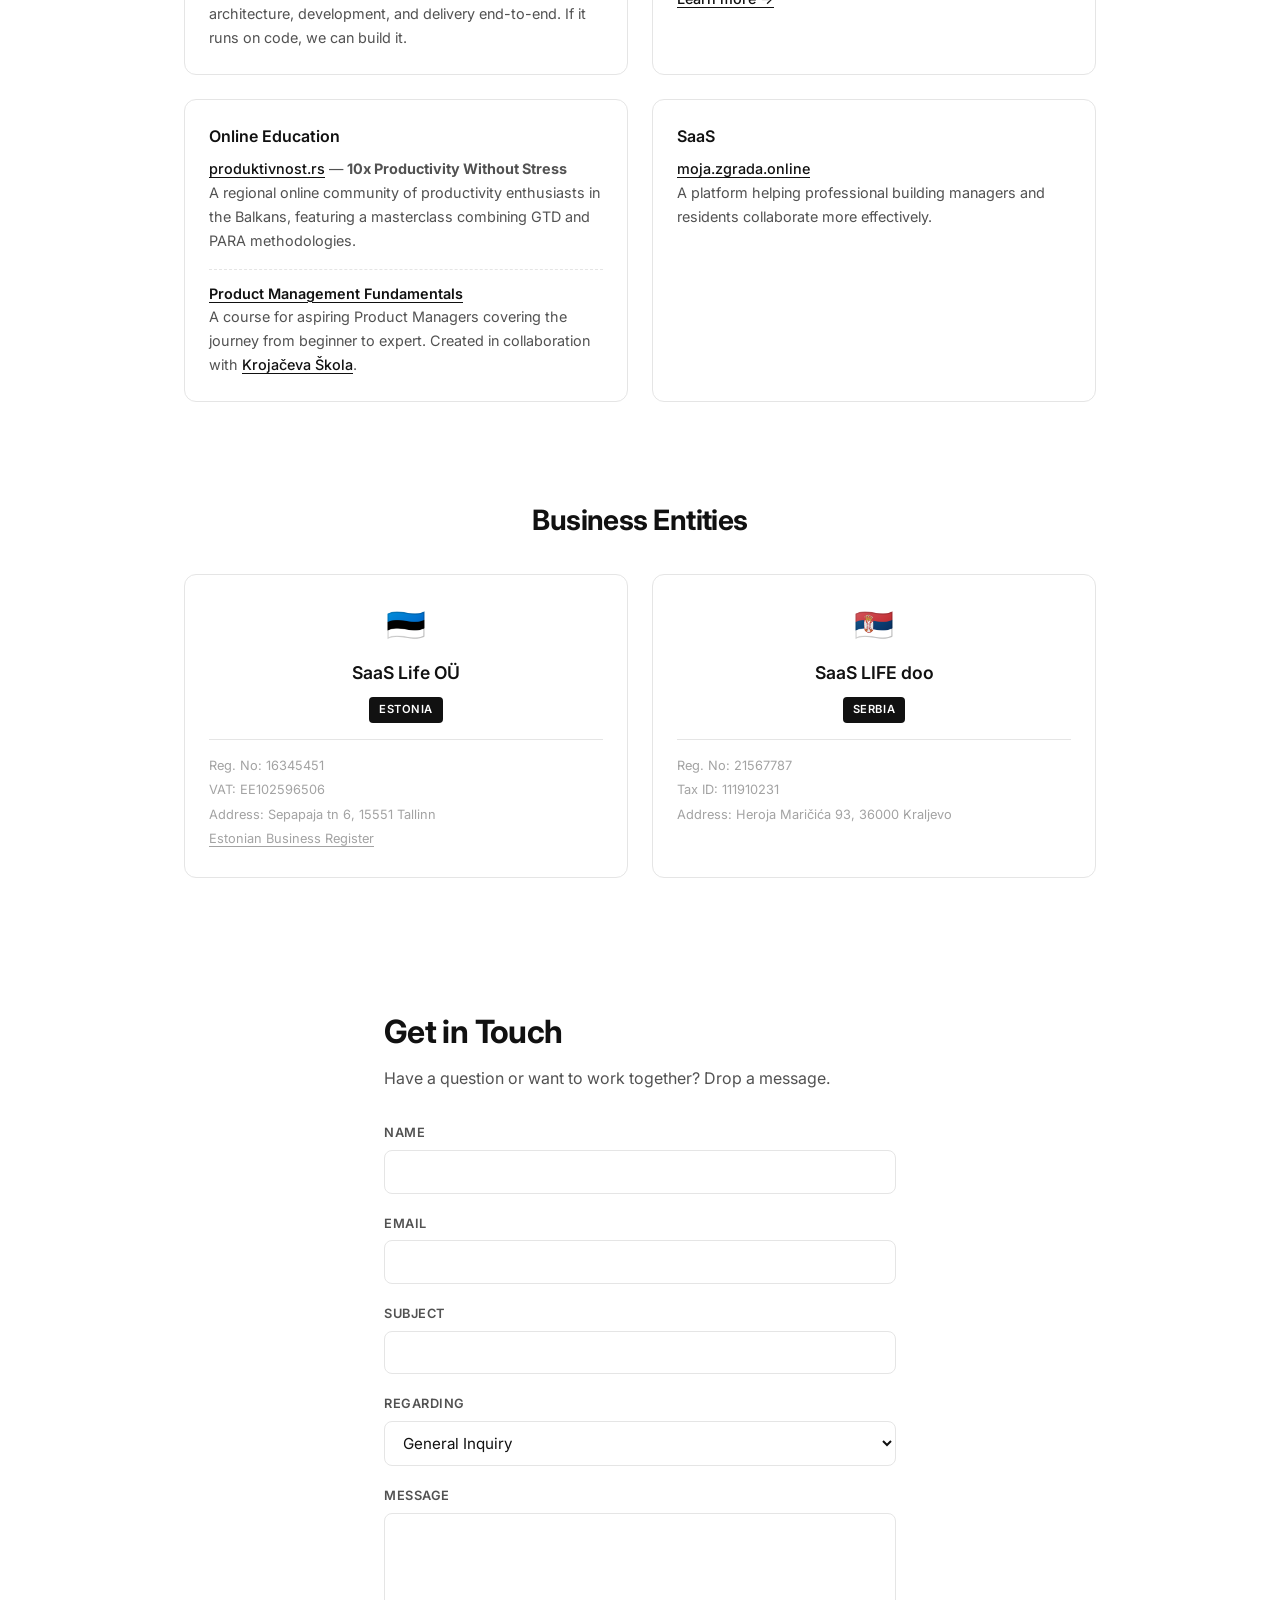
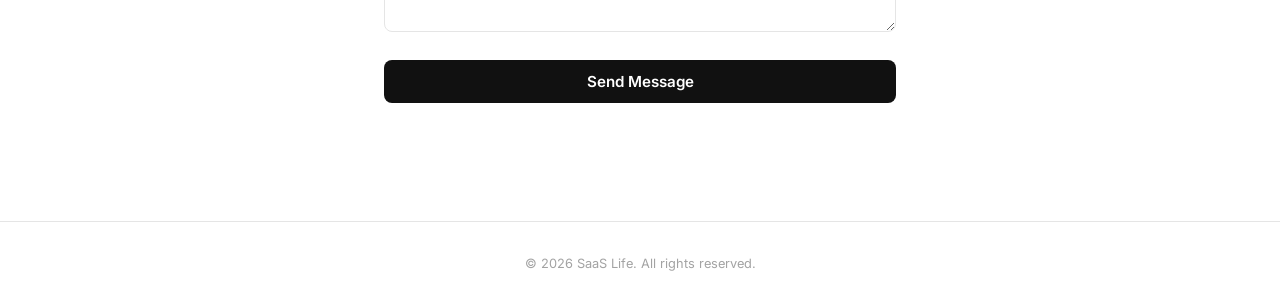
==== commit 71dd8c71: "Use SaaS Life logo as link preview image on all pages Co-Authored-By: Claude Opus 5.5 <noreply@anthr" ====
--- a/index.html
+++ b/index.html
@@ -4,6 +4,17 @@
   <meta charset="UTF-8">
   <meta http-equiv="refresh" content="0;url=/en/">
   <title>SaaS Life</title>
+  <meta property="og:type" content="website">
+  <meta property="og:site_name" content="SaaS Life">
+  <meta property="og:title" content="SaaS Life">
+  <meta property="og:description" content="Product Management, Software, Education, AI & Consulting. Your fractional AI partner.">
+  <meta property="og:url" content="https://thesaaslife.com/">
+  <meta property="og:locale" content="en_US">
+  <meta property="og:image" content="https://thesaaslife.com/img/og-image.jpg">
+  <meta property="og:image:width" content="1200">
+  <meta property="og:image:height" content="630">
+  <meta property="og:image:alt" content="SaaS Life logo">
+  <meta name="twitter:card" content="summary_large_image">
 </head>
 <body>
   <p>Redirecting to <a href="/en/">English version</a>...</p>
